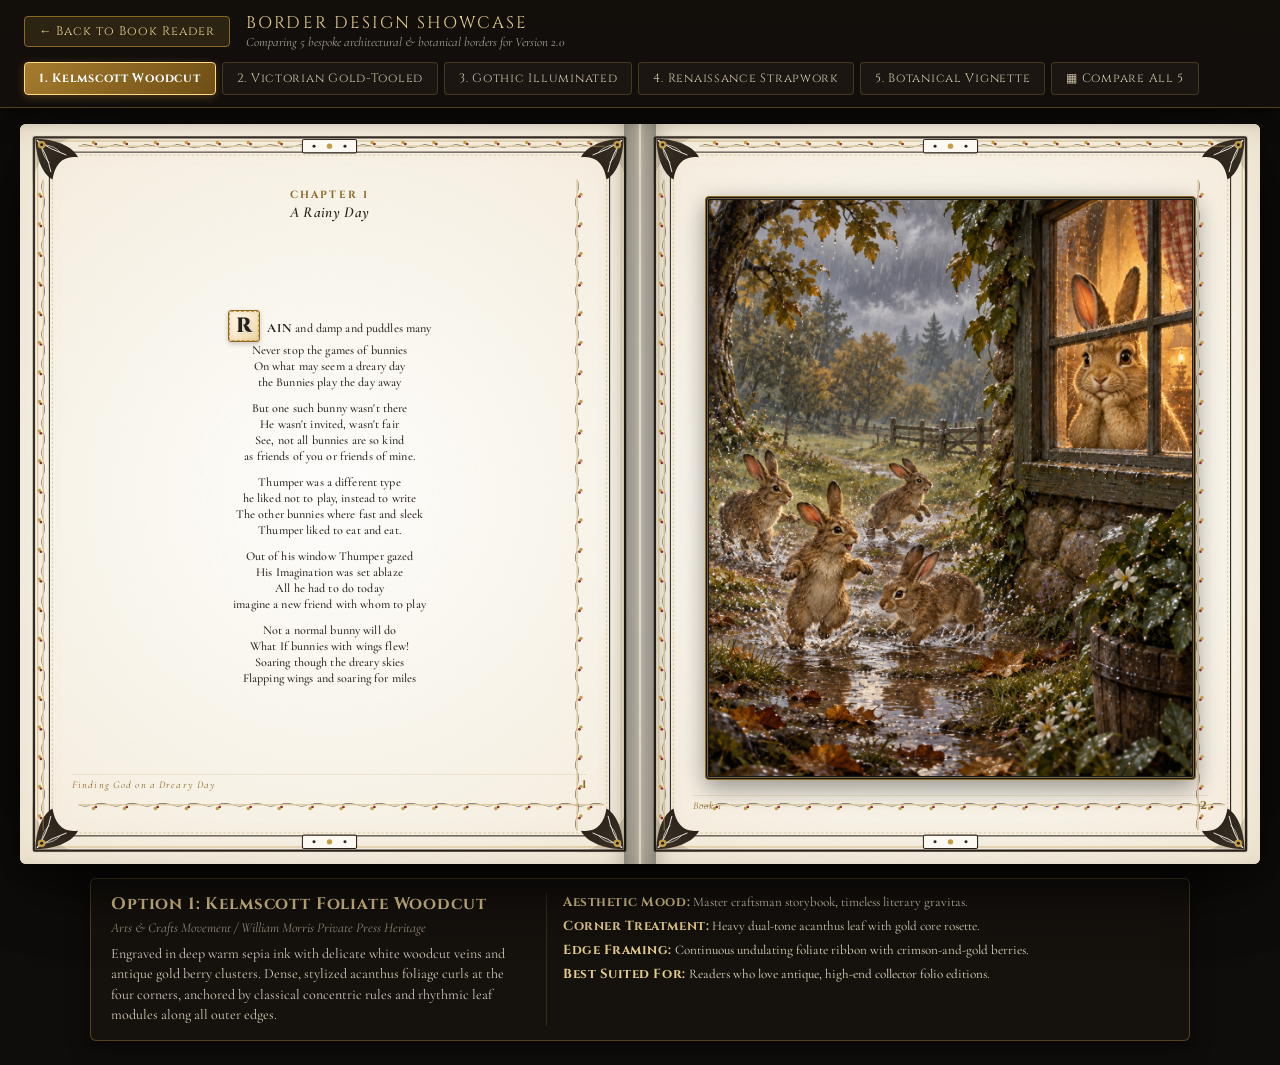
==== border-options.html @ fb843eec "Add border design showcase and 5 bespoke border options for Version 2 review" ====
<!DOCTYPE html>
<html lang="en">
<head>
  <meta charset="UTF-8" />
  <meta name="viewport" content="width=device-width, initial-scale=1.0, maximum-scale=1.0, user-scalable=no" />
  <title>Thumper Fairy Tale Reader — Border Styles Showcase</title>
  <link rel="stylesheet" href="css/fairytale.css" />
  <link rel="stylesheet" href="css/book.css" />
  <style>
    body {
      background: #0f0d0b;
      min-height: 100vh;
      display: flex;
      flex-direction: column;
      color: #e5dcc5;
      font-family: var(--font-serif);
      margin: 0;
      padding: 0;
    }

    /* Showcase Top Bar */
    .showcase-header {
      background: rgba(18, 15, 12, 0.96);
      border-bottom: 1.5px solid rgba(196, 157, 72, 0.35);
      padding: 12px 24px;
      display: flex;
      flex-wrap: wrap;
      align-items: center;
      justify-content: space-between;
      gap: 12px;
      z-index: 100;
      box-shadow: 0 4px 20px rgba(0,0,0,0.6);
    }

    .header-left {
      display: flex;
      align-items: center;
      gap: 16px;
    }

    .back-btn {
      display: inline-flex;
      align-items: center;
      gap: 6px;
      padding: 6px 14px;
      border-radius: 4px;
      background: rgba(196, 157, 72, 0.15);
      border: 1px solid var(--gold-dark);
      color: var(--gold-light);
      text-decoration: none;
      font-family: var(--font-display);
      font-size: 0.78rem;
      letter-spacing: 0.08em;
      transition: all 0.2s ease;
    }

    .back-btn:hover {
      background: var(--gold-dark);
      color: #fff;
    }

    .showcase-title {
      font-family: var(--font-display);
      font-size: 1.05rem;
      letter-spacing: 0.12em;
      color: var(--gold-light);
      text-transform: uppercase;
    }

    .showcase-subtitle {
      font-size: 0.8rem;
      color: #a89f91;
      font-style: italic;
    }

    /* Option Switcher Tabs */
    .options-tabs {
      display: flex;
      flex-wrap: wrap;
      gap: 6px;
    }

    .tab-btn {
      background: rgba(30, 25, 20, 0.8);
      border: 1px solid rgba(196, 157, 72, 0.25);
      color: #cfc2a8;
      padding: 7px 14px;
      border-radius: 4px;
      font-family: var(--font-display);
      font-size: 0.76rem;
      letter-spacing: 0.06em;
      cursor: pointer;
      transition: all 0.2s ease;
    }

    .tab-btn:hover {
      background: rgba(196, 157, 72, 0.2);
      border-color: var(--gold-primary);
      color: #fff;
    }

    .tab-btn.active {
      background: linear-gradient(135deg, #a67c2e 0%, #6e4e15 100%);
      color: #fff;
      border-color: #ffd885;
      box-shadow: 0 2px 8px rgba(166, 124, 46, 0.4);
      font-weight: 700;
    }

    /* Main Showcase Stage */
    .showcase-stage {
      flex: 1;
      display: flex;
      flex-direction: column;
      align-items: center;
      justify-content: center;
      padding: 16px 20px 24px;
      position: relative;
    }

    /* The Live Book Spread */
    .single-view-container {
      display: flex;
      flex-direction: column;
      align-items: center;
      width: 100%;
      max-width: 1380px;
    }

    .book-spread-preview {
      position: relative;
      width: 100%;
      height: 740px;
      display: flex;
      box-shadow: 0 25px 60px -10px rgba(0, 0, 0, 0.8), 0 0 80px rgba(0, 0, 0, 0.5);
      border-radius: 6px;
      overflow: hidden;
      background: #fcf9f2;
    }

    .book-spread-preview .page {
      width: 50%;
      height: 100%;
    }

    /* Info Bar Beneath Spread */
    .option-details-card {
      margin-top: 14px;
      width: 100%;
      max-width: 1100px;
      background: rgba(22, 18, 15, 0.92);
      border: 1px solid rgba(196, 157, 72, 0.35);
      border-radius: 6px;
      padding: 14px 20px;
      box-shadow: 0 6px 20px rgba(0,0,0,0.5);
      display: grid;
      grid-template-columns: 2fr 3fr;
      gap: 20px;
    }

    .card-title {
      font-family: var(--font-display);
      font-size: 1.05rem;
      color: var(--gold-light);
      margin-bottom: 4px;
      letter-spacing: 0.05em;
    }

    .card-subtitle {
      font-size: 0.85rem;
      color: #9c907e;
      font-style: italic;
      margin-bottom: 8px;
    }

    .card-desc {
      font-size: 0.88rem;
      line-height: 1.45;
      color: #d6ccb8;
    }

    .card-traits {
      display: flex;
      flex-direction: column;
      gap: 6px;
      font-size: 0.82rem;
      border-left: 1px solid rgba(196, 157, 72, 0.2);
      padding-left: 16px;
    }

    .trait-item strong {
      color: var(--gold-light);
      font-family: var(--font-display);
      letter-spacing: 0.04em;
    }

    /* Comparison Grid Mode */
    .grid-view-container {
      display: none;
      width: 100%;
      max-width: 1480px;
      flex-direction: column;
      gap: 28px;
      padding-bottom: 40px;
    }

    .grid-item-card {
      background: rgba(22, 18, 15, 0.85);
      border: 1px solid rgba(196, 157, 72, 0.3);
      border-radius: 8px;
      padding: 16px;
      display: flex;
      flex-direction: column;
      gap: 12px;
    }

    .grid-item-header {
      display: flex;
      justify-content: space-between;
      align-items: center;
    }

    .grid-mini-spread {
      height: 520px;
      width: 100%;
      display: flex;
      border-radius: 4px;
      overflow: hidden;
      box-shadow: 0 10px 30px rgba(0,0,0,0.6);
    }

    .grid-mini-spread .page {
      width: 50%;
      height: 100%;
    }
  </style>
</head>
<body>

  <header class="showcase-header">
    <div class="header-left">
      <a href="index.html" class="back-btn">&#8592; Back to Book Reader</a>
      <div>
        <div class="showcase-title">Border Design Showcase</div>
        <div class="showcase-subtitle">Comparing 5 bespoke architectural & botanical borders for Version 2.0</div>
      </div>
    </div>

    <nav class="options-tabs">
      <button class="tab-btn active" data-option="1">1. Kelmscott Woodcut</button>
      <button class="tab-btn" data-option="2">2. Victorian Gold-Tooled</button>
      <button class="tab-btn" data-option="3">3. Gothic Illuminated</button>
      <button class="tab-btn" data-option="4">4. Renaissance Strapwork</button>
      <button class="tab-btn" data-option="5">5. Botanical Vignette</button>
      <button class="tab-btn" data-option="all">&#9638; Compare All 5</button>
    </nav>
  </header>

  <main class="showcase-stage">
    <!-- SINGLE SPREAD INTERACTIVE VIEW -->
    <div class="single-view-container" id="singleView">
      <div class="book-spread-preview" id="bookSpread">
        
        <!-- LEFT PAGE -->
        <div class="page left-page">
          <img id="leftBorderImg" class="page-border-overlay" src="assets/borders/options/option-1-kelmscott-woodcut.svg" alt="" />
          <div class="page-content">
            <div class="page-header">
              <div class="chapter-number">Chapter 1</div>
              <div class="chapter-title">A Rainy Day</div>
            </div>

            <div class="page-verse-container">
              <div class="stanza">
                <div class="verse-line first-verse-line">
                  <span class="illuminated-cap"><span class="cap-letter">R</span></span><span class="first-word-rest">AIN</span> <span class="first-line-remaining">and damp and puddles many</span>
                </div>
                <div class="verse-line">Never stop the games of bunnies</div>
                <div class="verse-line">On what may seem a dreary day</div>
                <div class="verse-line">the Bunnies play the day away</div>
              </div>

              <div class="stanza">
                <div class="verse-line">But one such bunny wasn't there</div>
                <div class="verse-line">He wasn't invited, wasn't fair</div>
                <div class="verse-line">See, not all bunnies are so kind</div>
                <div class="verse-line">as friends of you or friends of mine.</div>
              </div>

              <div class="stanza">
                <div class="verse-line">Thumper was a different type</div>
                <div class="verse-line">he liked not to play, instead to write</div>
                <div class="verse-line">The other bunnies where fast and sleek</div>
                <div class="verse-line">Thumper liked to eat and eat.</div>
              </div>

              <div class="stanza">
                <div class="verse-line">Out of his window Thumper gazed</div>
                <div class="verse-line">His Imagination was set ablaze</div>
                <div class="verse-line">All he had to do today</div>
                <div class="verse-line">imagine a new friend with whom to play</div>
              </div>

              <div class="stanza">
                <div class="verse-line">Not a normal bunny will do</div>
                <div class="verse-line">What If bunnies with wings flew!</div>
                <div class="verse-line">Soaring though the dreary skies</div>
                <div class="verse-line">Flapping wings and soaring for miles</div>
              </div>
            </div>

            <div class="page-footer">
              <span class="folio-book-label">Finding God on a Dreary Day</span>
              <span class="folio-number">1</span>
            </div>
          </div>
        </div>

        <!-- RIGHT PAGE -->
        <div class="page right-page">
          <img id="rightBorderImg" class="page-border-overlay" src="assets/borders/options/option-1-kelmscott-woodcut.svg" alt="" />
          <div class="page-content">
            <div class="art-plate-container">
              <div class="art-image-frame">
                <img src="assets/images/B01-S01-rainy-games.png" alt="Story Illustration" />
              </div>
            </div>

            <div class="page-footer">
              <span class="folio-book-label">Book 1</span>
              <span class="folio-number">2</span>
            </div>
          </div>
        </div>

        <!-- Book Spine Shadow -->
        <div class="book-spine"></div>
      </div>

      <!-- DETAILS CARD -->
      <div class="option-details-card" id="detailsCard">
        <div>
          <h2 class="card-title" id="cardTitle">Option 1: Kelmscott Foliate Woodcut</h2>
          <div class="card-subtitle" id="cardSubtitle">Arts & Crafts Movement / William Morris Private Press Heritage</div>
          <p class="card-desc" id="cardDesc">
            Engraved in deep warm sepia ink with delicate white woodcut veins and antique gold berry clusters. Dense, stylized acanthus foliage curls at the four corners, anchored by classical concentric rules and rhythmic leaf modules along all outer edges.
          </p>
        </div>
        <div class="card-traits" id="cardTraits">
          <div class="trait-item"><strong>Aesthetic Mood:</strong> Master craftsman storybook, timeless literary gravitas.</div>
          <div class="trait-item"><strong>Corner Treatment:</strong> Heavy dual-tone acanthus leaf with gold core rosette.</div>
          <div class="trait-item"><strong>Edge Framing:</strong> Continuous undulating foliate ribbon with crimson-and-gold berries.</div>
          <div class="trait-item"><strong>Best Suited For:</strong> Readers who love antique, high-end collector folio editions.</div>
        </div>
      </div>
    </div>

    <!-- COMPARISON ALL GRID VIEW -->
    <div class="grid-view-container" id="gridView">
      <!-- Injected via JavaScript -->
    </div>
  </main>

  <script>
    const borderData = {
      1: {
        title: 'Option 1: Kelmscott Foliate Woodcut',
        subtitle: 'Arts & Crafts Movement / William Morris Private Press Heritage',
        svg: 'assets/borders/options/option-1-kelmscott-woodcut.svg',
        desc: 'Engraved in deep warm sepia ink with delicate white woodcut veins and antique gold berry clusters. Dense, stylized acanthus foliage curls at the four corners, anchored by classical concentric rules and rhythmic leaf modules along all outer edges.',
        mood: 'Master craftsman storybook, timeless literary gravitas.',
        corner: 'Heavy dual-tone acanthus leaf with gold core rosette.',
        edge: 'Continuous undulating foliate ribbon with crimson-and-gold berries.',
        suited: 'Readers who love antique, high-end collector folio editions.'
      },
      2: {
        title: 'Option 2: Antique Victorian Gold-Tooled',
        subtitle: '19th-Century Hardbound Gilded Leather Binding',
        svg: 'assets/borders/options/option-2-victorian-gold-tooled.svg',
        desc: 'Inspired by gilded leather-bound heirlooms. Multiple calibrated gold fillets (triple rules and delicate dashed pin-striping) frame the parchment, accented with elegant corner fleurons and starry eight-point rosettes.',
        mood: 'Sophisticated, stately, warm antique museum-grade polish.',
        corner: 'Layered brass-tooled bracket with curving acanthus palmette.',
        edge: 'Crisp parallel fillets with rhythmic starburst rosettes at intervals.',
        suited: 'Cleanest presentation that maximizes focus on text and art plates.'
      },
      3: {
        title: 'Option 3: Medieval Gothic Psalter Illumination',
        subtitle: '14th-Century Illuminated Manuscript / Gold Leaf Rinceaux',
        svg: 'assets/borders/options/option-3-gothic-illuminated.svg',
        desc: 'A true monastic illuminated psalter border. Features a solid gold-leaf bar frame surrounded by organic pen-line ivy tendrils (rinceaux) that sprout into sparkling circular gold bezants with radiating ink hairs, anchored by deep ruby quadrilobe corner medallions.',
        mood: 'Authentic fairy-tale folklore, magical and ecclesiastical.',
        corner: 'Rich crimson quadrilobe tile with golden intersecting petals.',
        edge: 'Pen-drawn rinceaux tendrils with shimmering gold bezants.',
        suited: 'Direct thematic pairing with the illuminated drop-cap initials.'
      },
      4: {
        title: 'Option 4: Classical Renaissance Strapwork',
        subtitle: '16th-Century French & Italian Typographic Ornament',
        svg: 'assets/borders/options/option-4-renaissance-flourish.svg',
        desc: 'Graceful architectural harmony. Fine warm-sepia and burnished bronze scrollwork corners that curl into delicate spiral volutes, accented by centered heraldic laurel palmettes at the top, bottom, and flanks.',
        mood: 'Restrained, dignified, elegant classical fable aesthetic.',
        corner: 'Carved strapwork volute spirals with laurel sprigs.',
        edge: 'Thin concentric fillets with central crest palmettes.',
        suited: 'Balancing ornate character with an open, airy page layout.'
      },
      5: {
        title: 'Option 5: Storybook Botanical Watercolor Vignette',
        subtitle: 'Hand-Drawn English Countryside / Beatrix Potter & Arthur Rackham',
        svg: 'assets/borders/options/option-5-botanical-vignette.svg',
        desc: 'Organic hand-drawn woodland vines curving naturally through the page margins. Features branching forest leaves in woodland green, delicate wild briar roses with crimson watercolor petals in every corner, and winding golden tendrils.',
        mood: 'Whimsical, intimate, pastoral English fairy tale.',
        corner: 'Curving green forest vine blooming with a 4-petal wild briar rose.',
        edge: 'Organic curving stem lines punctuated by wild rose hips.',
        suited: 'Direct emotional harmony with forest animals, burrowing rabbits, and nature.'
      }
    };

    const singleView = document.getElementById('singleView');
    const gridView = document.getElementById('gridView');
    const leftBorderImg = document.getElementById('leftBorderImg');
    const rightBorderImg = document.getElementById('rightBorderImg');
    const cardTitle = document.getElementById('cardTitle');
    const cardSubtitle = document.getElementById('cardSubtitle');
    const cardDesc = document.getElementById('cardDesc');
    const cardTraits = document.getElementById('cardTraits');
    const tabBtns = document.querySelectorAll('.tab-btn');

    function selectOption(opt) {
      tabBtns.forEach(btn => {
        if (btn.dataset.option === String(opt)) {
          btn.classList.add('active');
        } else {
          btn.classList.remove('active');
        }
      });

      if (opt === 'all') {
        singleView.style.display = 'none';
        gridView.style.display = 'flex';
        renderGridView();
        return;
      }

      singleView.style.display = 'flex';
      gridView.style.display = 'none';

      const data = borderData[opt];
      if (!data) return;

      leftBorderImg.src = data.svg;
      rightBorderImg.src = data.svg;

      cardTitle.textContent = data.title;
      cardSubtitle.textContent = data.subtitle;
      cardDesc.textContent = data.desc;

      cardTraits.innerHTML = `
        <div class="trait-item"><strong>Aesthetic Mood:</strong> ${data.mood}</div>
        <div class="trait-item"><strong>Corner Treatment:</strong> ${data.corner}</div>
        <div class="trait-item"><strong>Edge Framing:</strong> ${data.edge}</div>
        <div class="trait-item"><strong>Best Suited For:</strong> ${data.suited}</div>
      `;
    }

    function renderGridView() {
      if (gridView.children.length > 0) return;

      let html = '';
      [1, 2, 3, 4, 5].forEach(i => {
        const d = borderData[i];
        html += `
          <div class="grid-item-card">
            <div class="grid-item-header">
              <div>
                <h3 style="font-family: var(--font-display); color: var(--gold-light); font-size: 1.15rem; margin: 0 0 4px 0;">${d.title}</h3>
                <span style="color: #9c907e; font-style: italic; font-size: 0.85rem;">${d.subtitle}</span>
              </div>
              <button class="tab-btn" onclick="selectOption(${i})">View Full Size &#8594;</button>
            </div>
            <div class="grid-mini-spread">
              <div class="page left-page">
                <img class="page-border-overlay" src="${d.svg}" alt="" />
                <div class="page-content">
                  <div class="page-header">
                    <div class="chapter-number">Chapter 1</div>
                    <div class="chapter-title">A Rainy Day</div>
                  </div>
                  <div class="page-verse-container">
                    <div class="stanza">
                      <div class="verse-line first-verse-line">
                        <span class="illuminated-cap"><span class="cap-letter">R</span></span><span class="first-word-rest">AIN</span> <span class="first-line-remaining">and damp and puddles many</span>
                      </div>
                      <div class="verse-line">Never stop the games of bunnies</div>
                      <div class="verse-line">On what may seem a dreary day</div>
                      <div class="verse-line">the Bunnies play the day away</div>
                    </div>
                    <div class="stanza">
                      <div class="verse-line">But one such bunny wasn't there</div>
                      <div class="verse-line">He wasn't invited, wasn't fair</div>
                    </div>
                  </div>
                  <div class="page-footer">
                    <span class="folio-book-label">Finding God on a Dreary Day</span>
                    <span class="folio-number">1</span>
                  </div>
                </div>
              </div>
              <div class="page right-page">
                <img class="page-border-overlay" src="${d.svg}" alt="" />
                <div class="page-content">
                  <div class="art-plate-container">
                    <div class="art-image-frame">
                      <img src="assets/images/B01-S01-rainy-games.png" alt="Story Illustration" />
                    </div>
                  </div>
                  <div class="page-footer">
                    <span class="folio-book-label">Book 1</span>
                    <span class="folio-number">2</span>
                  </div>
                </div>
              </div>
            </div>
          </div>
        `;
      });
      gridView.innerHTML = html;
    }

    tabBtns.forEach(btn => {
      btn.addEventListener('click', () => {
        selectOption(btn.dataset.option);
      });
    });

    // Check URL param ?option=
    const params = new URLSearchParams(window.location.search);
    const initialOpt = params.get('option') || '1';
    selectOption(initialOpt);

    // Keyboard Shortcuts 1-5
    window.addEventListener('keydown', (e) => {
      if (['1', '2', '3', '4', '5'].includes(e.key)) {
        selectOption(parseInt(e.key));
      }
    });
  </script>
</body>
</html>
---- css/fairytale.css ----
@import url('https://fonts.googleapis.com/css2?family=Cinzel:wght@500;600;700;800&family=Cormorant+Garamond:ital,wght@0,400;0,500;0,600;0,700;1,400;1,600&display=swap');

:root {
  --parchment-base: #fcf9f2;
  --parchment-dark: #f3ebda;
  --ink-color: #241e17;
  --ink-muted: #5e5142;
  --gold-primary: #c49d48;
  --gold-dark: #8c6823;
  --gold-light: #e5cd8e;
  --green-accent: #2e4a2e;
  --spine-shadow: rgba(0, 0, 0, 0.25);
  --font-serif: 'Cormorant Garamond', 'Baskerville', 'Hoefler Text', Garamond, 'Georgia', serif;
  --font-display: 'Cinzel', 'Baskerville', serif;
}

/* Base Body & Reset */
* {
  box-sizing: border-box;
  margin: 0;
  padding: 0;
  -webkit-tap-highlight-color: transparent;
}

body {
  font-family: var(--font-serif);
  color: var(--ink-color);
  background-color: #161311;
  background-image: 
    radial-gradient(circle at 50% 50%, #221d18 0%, #100e0c 100%),
    repeating-linear-gradient(45deg, rgba(255,255,255,0.012) 0, rgba(255,255,255,0.012) 2px, transparent 2px, transparent 8px);
  min-height: 100vh;
  overflow-x: hidden;
  display: flex;
  flex-direction: column;
  user-select: none;
  -webkit-user-select: none;
}

/* Parchment Page Base */
.page {
  position: relative;
  background-color: var(--parchment-base);
  background-image: 
    radial-gradient(circle at 50% 50%, rgba(255, 255, 255, 0.75) 0%, rgba(243, 235, 218, 0.95) 100%),
    url("data:image/svg+xml,%3Csvg viewBox='0 0 200 200' xmlns='http://www.w3.org/2000/svg'%3E%3Cfilter id='noiseFilter'%3E%3CfeTurbulence type='fractalNoise' baseFrequency='0.8' numOctaves='3' stitchTiles='stitch'/%3E%3C/filter%3E%3Crect width='100%25' height='100%25' filter='url(%23noiseFilter)' opacity='0.035'/%3E%3C/svg%3E");
  box-shadow: 
    inset 0 0 50px rgba(160, 130, 80, 0.2),
    0 12px 35px rgba(0, 0, 0, 0.5);
  display: flex;
  flex-direction: column;
  overflow: hidden;
  border-radius: 4px;
}

/* Page Border SVG Overlay */
.page-border-overlay {
  position: absolute;
  top: 0;
  left: 0;
  width: 100%;
  height: 100%;
  pointer-events: none;
  z-index: 10;
}

/* Left Page vs Right Page Inner Margins & Shadows */
.left-page {
  border-right: 1px solid rgba(140, 107, 41, 0.2);
  box-shadow: 
    inset -28px 0 24px -14px var(--spine-shadow),
    inset 0 0 45px rgba(160, 130, 80, 0.16);
  border-top-right-radius: 0;
  border-bottom-right-radius: 0;
}

.right-page {
  border-left: 1px solid rgba(140, 107, 41, 0.2);
  box-shadow: 
    inset 28px 0 24px -14px var(--spine-shadow),
    inset 0 0 45px rgba(160, 130, 80, 0.16);
  border-top-left-radius: 0;
  border-bottom-left-radius: 0;
}

/* Page Inner Content Container - Half-inch (~40px) clear buffer inside borders */
.page-content {
  position: relative;
  z-index: 5;
  height: 100%;
  padding: 64px 52px 72px 52px;
  display: flex;
  flex-direction: column;
  justify-content: space-between;
  box-sizing: border-box;
}

/* Page Header */
.page-header {
  text-align: center;
  margin-bottom: clamp(1px, 0.5vh, 4px);
  flex-shrink: 0;
}

.chapter-number {
  font-family: var(--font-display);
  font-size: clamp(0.65rem, 1vh, 0.75rem);
  font-weight: 700;
  letter-spacing: 0.2em;
  text-transform: uppercase;
  color: var(--gold-dark);
  margin-bottom: 1px;
}

.chapter-title {
  font-family: var(--font-serif);
  font-size: clamp(0.95rem, 1.5vh, 1.15rem);
  font-weight: 600;
  color: var(--ink-color);
  letter-spacing: 0.02em;
  font-style: italic;
}

/* Text Container & Stanzas: PERFECTLY CENTERED, NEVER CLIPPING TOP OR BOTTOM */
.page-verse-container {
  flex: 1;
  display: flex;
  flex-direction: column;
  justify-content: center;
  align-items: center;
  text-align: center;
  width: 100%;
  gap: clamp(2px, 0.5vh, 6px);
  margin: 0;
  min-height: 0;
}

.stanza {
  position: relative;
  width: 100%;
  text-align: center;
  margin: clamp(1px, 0.3vh, 3px) 0;
}

.verse-line {
  font-size: clamp(0.76rem, 1.34vh, 0.98rem);
  line-height: 1.32;
  color: var(--ink-color);
  font-weight: 500;
  letter-spacing: 0.01em;
  position: relative;
  text-align: center;
  font-family: var(--font-serif);
}

/* Speaker Cue Badges */
.speaker-badge {
  display: block;
  font-family: var(--font-serif);
  font-style: italic;
  font-weight: 600;
  font-size: clamp(0.68rem, 1.05vh, 0.8rem);
  color: var(--gold-dark);
  letter-spacing: 0.03em;
  text-align: center;
  margin-top: 1px;
  margin-bottom: 0px;
  line-height: 1.15;
}

/* First Line & Illuminated Medieval Initial Capital */
.first-verse-line {
  display: flex;
  align-items: baseline;
  justify-content: center;
  flex-wrap: wrap;
  gap: 0 4px;
}

.illuminated-cap {
  display: inline-flex;
  align-items: center;
  justify-content: center;
  width: clamp(28px, 3.6vh, 36px);
  height: clamp(28px, 3.6vh, 36px);
  background: linear-gradient(135deg, #fdf8ec 0%, #faeacd 50%, #ecd6a2 100%);
  border: 1.5px solid var(--gold-dark);
  outline: 1px dashed var(--gold-primary);
  outline-offset: -2.5px;
  box-shadow: 
    0 2px 5px rgba(0, 0, 0, 0.2),
    inset 0 0 5px rgba(184, 138, 56, 0.3);
  border-radius: 3px;
  margin-right: 3px;
  vertical-align: middle;
  flex-shrink: 0;
}

.cap-letter {
  font-family: var(--font-display);
  font-size: clamp(1.2rem, 2.3vh, 1.55rem);
  font-weight: 800;
  line-height: 1;
  text-shadow: 1px 1px 0 rgba(255, 255, 255, 0.8), 1px 1px 2px rgba(0, 0, 0, 0.25);
}

[data-book="1"] .cap-letter { color: #204b20; }
[data-book="2"] .cap-letter { color: #6e4612; }
[data-book="3"] .cap-letter { color: #3b5428; }
[data-book="4"] .cap-letter { color: #8e2716; }
[data-book="5"] .cap-letter { color: #12533c; }

.first-word-rest {
  font-variant: small-caps;
  font-weight: 700;
  letter-spacing: 0.06em;
  font-size: 1.05em;
  color: var(--ink-color);
}

.first-line-prefix {
  font-family: var(--font-display);
  font-size: 1.15em;
  color: var(--gold-dark);
  margin-right: 2px;
}

.version-badge {
  font-family: var(--font-display);
  font-size: 0.68rem;
  font-weight: 700;
  padding: 2px 6px;
  border-radius: 3px;
  background: rgba(196, 157, 72, 0.25);
  color: var(--gold-light);
  border: 1px solid var(--gold-dark);
  margin-left: 6px;
  vertical-align: middle;
  letter-spacing: 0.05em;
}

/* Page Footer / Folio */
.page-footer {
  text-align: center;
  margin-top: 3px;
  font-family: var(--font-display);
  font-size: clamp(0.7rem, 1.1vh, 0.8rem);
  color: var(--ink-muted);
  letter-spacing: 0.1em;
  display: flex;
  justify-content: space-between;
  align-items: center;
  padding-top: 2px;
  border-top: 1px solid rgba(191, 161, 95, 0.2);
  flex-shrink: 0;
}

.folio-book-label {
  font-size: clamp(0.65rem, 1vh, 0.72rem);
  font-style: italic;
  color: var(--gold-dark);
  font-family: var(--font-serif);
}

.folio-number {
  font-weight: 700;
  color: var(--gold-dark);
}

/* =======================================================
   RIGHT PAGE: ILLUMINATION PICTURE PLATE
   NEATLY FRAMED INSIDE ORNATE BORDERS WITH HALF-INCH BUFFER
   NO TEXT OR CAPTIONS UNDERNEATH THE IMAGE!
   ======================================================= */
.art-plate-container {
  display: flex;
  flex-direction: column;
  height: 100%;
  width: 100%;
  justify-content: center;
  align-items: center;
  position: relative;
  padding: 8px 12px 12px 12px;
  box-sizing: border-box;
}

.art-image-frame {
  position: relative;
  width: 100%;
  height: 100%;
  display: flex;
  align-items: center;
  justify-content: center;
  background: #1e1b18;
  padding: 3px;
  border-radius: 4px;
  border: 1.5px solid var(--gold-dark);
  outline: 1px solid rgba(229, 205, 142, 0.45);
  outline-offset: -3px;
  box-shadow: 
    0 8px 24px rgba(0, 0, 0, 0.4),
    inset 0 0 10px rgba(0, 0, 0, 0.5);
  overflow: hidden;
  box-sizing: border-box;
}

.art-image-frame img {
  width: 100%;
  height: 100%;
  object-fit: cover;
  border-radius: 2px;
  display: block;
}

.art-image-frame img {
  width: 100%;
  height: 100%;
  object-fit: cover;
  border-radius: 2px;
  display: block;
}
---- css/book.css ----
/* =======================================================
   3D BOOK SPREAD, PAGE TURN & UI CONTROLS
   ======================================================= */

:root {
  --book-width: 1380px;
  --book-height: 860px;
  --page-width: 690px;
  --page-height: 860px;
  --toolbar-bg: rgba(20, 17, 14, 0.94);
  --toolbar-border: rgba(191, 161, 95, 0.3);
  --toolbar-text: #f0e6d2;
}

/* App Wrapper */
.reader-wrapper {
  position: relative;
  width: 100vw;
  height: 100vh;
  display: flex;
  flex-direction: column;
  justify-content: space-between;
  overflow: hidden;
}

/* Top Toolbar */
.top-toolbar {
  position: relative;
  z-index: 100;
  height: 54px;
  background: var(--toolbar-bg);
  backdrop-filter: blur(12px);
  -webkit-backdrop-filter: blur(12px);
  border-bottom: 1px solid var(--toolbar-border);
  display: flex;
  align-items: center;
  justify-content: space-between;
  padding: 0 20px;
  color: var(--toolbar-text);
  box-shadow: 0 4px 16px rgba(0,0,0,0.5);
}

.toolbar-left,
.toolbar-right {
  display: flex;
  align-items: center;
  gap: 12px;
}

.toolbar-center {
  display: flex;
  flex-direction: column;
  align-items: center;
  text-align: center;
}

.series-title {
  font-family: var(--font-display);
  font-size: 0.75rem;
  letter-spacing: 0.22em;
  color: var(--gold-primary);
  text-transform: uppercase;
}

.current-book-label {
  font-family: var(--font-serif);
  font-size: 1.15rem;
  font-style: italic;
  color: #fff8eb;
}

/* Toolbar Buttons */
.tool-btn {
  background: rgba(255, 255, 255, 0.06);
  border: 1px solid rgba(191, 161, 95, 0.35);
  color: #f5eedc;
  padding: 6px 14px;
  border-radius: 4px;
  font-family: var(--font-display);
  font-size: 0.8rem;
  letter-spacing: 0.05em;
  cursor: pointer;
  display: flex;
  align-items: center;
  gap: 6px;
  transition: all 0.2s ease;
}

.tool-btn:hover {
  background: rgba(191, 161, 95, 0.22);
  border-color: var(--gold-light);
  color: #ffffff;
  transform: translateY(-1px);
}

.tool-btn:active {
  transform: translateY(0);
}

.tool-btn.active {
  background: var(--gold-dark);
  color: #fff;
  border-color: var(--gold-primary);
}

/* Book Stage & 3D Spread Container */
.book-stage {
  position: relative;
  flex: 1;
  display: flex;
  align-items: center;
  justify-content: center;
  perspective: 2800px;
  padding: 16px 24px;
  overflow: hidden;
}

.book-container {
  position: relative;
  width: 100%;
  max-width: var(--book-width);
  height: 100%;
  max-height: var(--book-height);
  display: flex;
  box-shadow: 
    0 25px 60px -10px rgba(0, 0, 0, 0.75),
    0 0 100px rgba(0, 0, 0, 0.4);
  border-radius: 6px;
  transform-style: preserve-3d;
}

/* Book Spine / Center Hinge */
.book-spine {
  position: absolute;
  top: 0;
  left: 50%;
  transform: translateX(-50%);
  width: 32px;
  height: 100%;
  background: linear-gradient(
    90deg, 
    rgba(0,0,0,0.32) 0%, 
    rgba(0,0,0,0.12) 35%, 
    rgba(255,255,255,0.06) 50%, 
    rgba(0,0,0,0.12) 65%, 
    rgba(0,0,0,0.32) 100%
  );
  z-index: 20;
  pointer-events: none;
}

/* Spread Pages */
.book-container .page {
  width: 50%;
  height: 100%;
}

/* Page Navigation Overlays (Click zones & edge taps) */
.page-nav-zone {
  position: absolute;
  top: 0;
  bottom: 0;
  width: 70px;
  z-index: 50;
  cursor: pointer;
  display: flex;
  align-items: center;
  justify-content: center;
  opacity: 0;
  transition: opacity 0.3s ease, background 0.3s ease;
}

.page-nav-prev {
  left: 0;
  background: linear-gradient(to right, rgba(0,0,0,0.3), transparent);
  border-top-left-radius: 6px;
  border-bottom-left-radius: 6px;
}

.page-nav-next {
  right: 0;
  background: linear-gradient(to left, rgba(0,0,0,0.3), transparent);
  border-top-right-radius: 6px;
  border-bottom-right-radius: 6px;
}

.book-stage:hover .page-nav-zone {
  opacity: 0.6;
}

.page-nav-zone:hover {
  opacity: 1 !important;
}

.nav-arrow {
  width: 42px;
  height: 42px;
  background: rgba(30, 24, 18, 0.82);
  border: 1.5px solid var(--gold-primary);
  border-radius: 50%;
  display: flex;
  align-items: center;
  justify-content: center;
  color: var(--gold-light);
  font-size: 1.4rem;
  box-shadow: 0 4px 12px rgba(0,0,0,0.4);
}

/* =======================================================
   REALISTIC 3D PAGE CURL & FLIP ANIMATION
   ======================================================= */
.page-flip-leaf {
  position: absolute;
  top: 0;
  width: 50%;
  height: 100%;
  transform-style: preserve-3d;
  z-index: 60;
  pointer-events: none;
  display: none;
  background-color: var(--parchment-base);
  border-radius: 4px;
}

.page-flip-leaf.flipping-forward {
  display: block;
  right: 0;
  transform-origin: left center;
  animation: curlTurnForward 0.68s cubic-bezier(0.22, 1, 0.36, 1) forwards;
}

.page-flip-leaf.flipping-backward {
  display: block;
  left: 0;
  transform-origin: right center;
  animation: curlTurnBackward 0.68s cubic-bezier(0.22, 1, 0.36, 1) forwards;
}

@keyframes curlTurnForward {
  0% {
    transform: rotateY(0deg);
    box-shadow: 0 0 0 rgba(0,0,0,0);
    filter: brightness(1);
  }
  40% {
    transform: rotateY(-70deg) skewY(-1.2deg);
    box-shadow: -25px 12px 35px rgba(0,0,0,0.5);
    filter: brightness(0.92);
  }
  75% {
    transform: rotateY(-135deg) skewY(1deg);
    box-shadow: -15px 10px 30px rgba(0,0,0,0.4);
    filter: brightness(0.96);
  }
  100% {
    transform: rotateY(-180deg);
    box-shadow: 0 0 0 rgba(0,0,0,0);
    filter: brightness(1);
  }
}

@keyframes curlTurnBackward {
  0% {
    transform: rotateY(0deg);
    box-shadow: 0 0 0 rgba(0,0,0,0);
    filter: brightness(1);
  }
  40% {
    transform: rotateY(70deg) skewY(1.2deg);
    box-shadow: 25px 12px 35px rgba(0,0,0,0.5);
    filter: brightness(0.92);
  }
  75% {
    transform: rotateY(135deg) skewY(-1deg);
    box-shadow: 15px 10px 30px rgba(0,0,0,0.4);
    filter: brightness(0.96);
  }
  100% {
    transform: rotateY(180deg);
    box-shadow: 0 0 0 rgba(0,0,0,0);
    filter: brightness(1);
  }
}

/* Bottom Control & Progress Bar */
.bottom-bar {
  position: relative;
  z-index: 100;
  height: 50px;
  background: var(--toolbar-bg);
  backdrop-filter: blur(12px);
  -webkit-backdrop-filter: blur(12px);
  border-top: 1px solid var(--toolbar-border);
  display: flex;
  align-items: center;
  justify-content: space-between;
  padding: 0 24px;
  color: var(--toolbar-text);
  box-shadow: 0 -4px 16px rgba(0,0,0,0.5);
}

.progress-container {
  flex: 1;
  max-width: 600px;
  margin: 0 24px;
  display: flex;
  align-items: center;
  gap: 16px;
}

.progress-slider {
  flex: 1;
  -webkit-appearance: none;
  appearance: none;
  height: 6px;
  border-radius: 3px;
  background: rgba(255, 255, 255, 0.15);
  outline: none;
  cursor: pointer;
}

.progress-slider::-webkit-slider-thumb {
  -webkit-appearance: none;
  appearance: none;
  width: 16px;
  height: 16px;
  border-radius: 50%;
  background: var(--gold-light);
  border: 2px solid var(--gold-dark);
  cursor: pointer;
  box-shadow: 0 2px 6px rgba(0,0,0,0.4);
  transition: transform 0.2s;
}

.progress-slider::-webkit-slider-thumb:hover {
  transform: scale(1.25);
}

.page-indicator {
  font-family: var(--font-display);
  font-size: 0.85rem;
  color: var(--gold-light);
  letter-spacing: 0.08em;
  min-width: 120px;
  text-align: center;
}

/* Table of Contents Drawer */
.toc-overlay {
  position: fixed;
  top: 0;
  left: 0;
  width: 100vw;
  height: 100vh;
  background: rgba(0, 0, 0, 0.72);
  backdrop-filter: blur(4px);
  z-index: 200;
  opacity: 0;
  pointer-events: none;
  transition: opacity 0.35s ease;
}

.toc-overlay.open {
  opacity: 1;
  pointer-events: auto;
}

.toc-drawer {
  position: fixed;
  top: 0;
  left: 0;
  width: 380px;
  max-width: 88vw;
  height: 100vh;
  background: var(--parchment-base);
  background-image: 
    radial-gradient(circle at 50% 50%, rgba(255, 255, 255, 0.75) 0%, rgba(240, 230, 206, 0.95) 100%);
  border-right: 2px solid var(--gold-primary);
  box-shadow: 10px 0 40px rgba(0, 0, 0, 0.6);
  z-index: 210;
  transform: translateX(-100%);
  transition: transform 0.35s cubic-bezier(0.16, 1, 0.3, 1);
  display: flex;
  flex-direction: column;
}

.toc-drawer.open {
  transform: translateX(0);
}

.toc-header {
  padding: 22px 20px;
  border-bottom: 2px solid rgba(191, 161, 95, 0.4);
  display: flex;
  justify-content: space-between;
  align-items: center;
  background: rgba(239, 226, 188, 0.5);
}

.toc-title {
  font-family: var(--font-display);
  font-size: 1.3rem;
  font-weight: 700;
  color: var(--gold-dark);
  letter-spacing: 0.08em;
}

.toc-close-btn {
  background: none;
  border: none;
  font-size: 1.6rem;
  color: var(--ink-color);
  cursor: pointer;
  line-height: 1;
}

.toc-content {
  flex: 1;
  overflow-y: auto;
  padding: 16px;
}

.toc-book-section {
  margin-bottom: 20px;
  border-bottom: 1px dashed rgba(191, 161, 95, 0.4);
  padding-bottom: 14px;
}

.toc-book-header {
  font-family: var(--font-display);
  font-size: 0.95rem;
  font-weight: 700;
  color: var(--green-accent);
  letter-spacing: 0.05em;
  margin-bottom: 4px;
}

.toc-book-title {
  font-family: var(--font-serif);
  font-size: 1.15rem;
  font-weight: 600;
  color: var(--ink-color);
  font-style: italic;
  margin-bottom: 8px;
}

.toc-page-list {
  list-style: none;
  display: flex;
  flex-direction: column;
  gap: 4px;
}

.toc-item {
  padding: 6px 10px;
  border-radius: 4px;
  cursor: pointer;
  display: flex;
  justify-content: space-between;
  align-items: baseline;
  font-size: 0.92rem;
  color: var(--ink-color);
  transition: background 0.2s;
}

.toc-item:hover {
  background: rgba(191, 161, 95, 0.25);
}

.toc-item.active {
  background: rgba(191, 161, 95, 0.4);
  font-weight: 600;
  border-left: 3px solid var(--gold-dark);
}

.toc-item-title {
  flex: 1;
  white-space: nowrap;
  overflow: hidden;
  text-overflow: ellipsis;
  padding-right: 8px;
}

.toc-item-num {
  font-family: var(--font-display);
  font-size: 0.78rem;
  color: var(--gold-dark);
}

/* =======================================================
   RESPONSIVE DESIGN (TABLETS & PHONES)
   ======================================================= */
@media (max-width: 900px) {
  :root {
    --book-width: 100%;
    --book-height: 100%;
  }

  .book-stage {
    padding: 8px;
  }

  .book-container {
    flex-direction: column;
    max-width: 580px;
    height: 100%;
    box-shadow: 0 10px 25px rgba(0,0,0,0.5);
  }

  .book-spine {
    display: none;
  }

  .book-container .page {
    width: 100%;
    height: 100%;
  }

  .book-container.show-text .right-page {
    display: none;
  }

  .book-container.show-text .left-page {
    display: flex;
    border-radius: 4px;
    border-right: none;
  }

  .book-container.show-art .left-page {
    display: none;
  }

  .book-container.show-art .right-page {
    display: flex;
    border-radius: 4px;
    border-left: none;
  }

  .page-content {
    padding: 28px 24px 20px 24px;
  }

  .chapter-title {
    font-size: 1.15rem;
  }

  .verse-line {
    font-size: 0.95rem;
    line-height: 1.4;
  }

  .art-image-frame {
    max-height: 56vh;
  }

  .top-toolbar {
    height: 48px;
    padding: 0 12px;
  }

  .series-title {
    font-size: 0.65rem;
  }

  .current-book-label {
    font-size: 0.95rem;
  }

  .bottom-bar {
    height: 48px;
    padding: 0 12px;
  }

  .page-indicator {
    min-width: 80px;
    font-size: 0.75rem;
  }

  .mobile-switch-btn {
    display: flex !important;
  }
}

@media (min-width: 901px) {
  .mobile-switch-btn {
    display: none !important;
  }
}
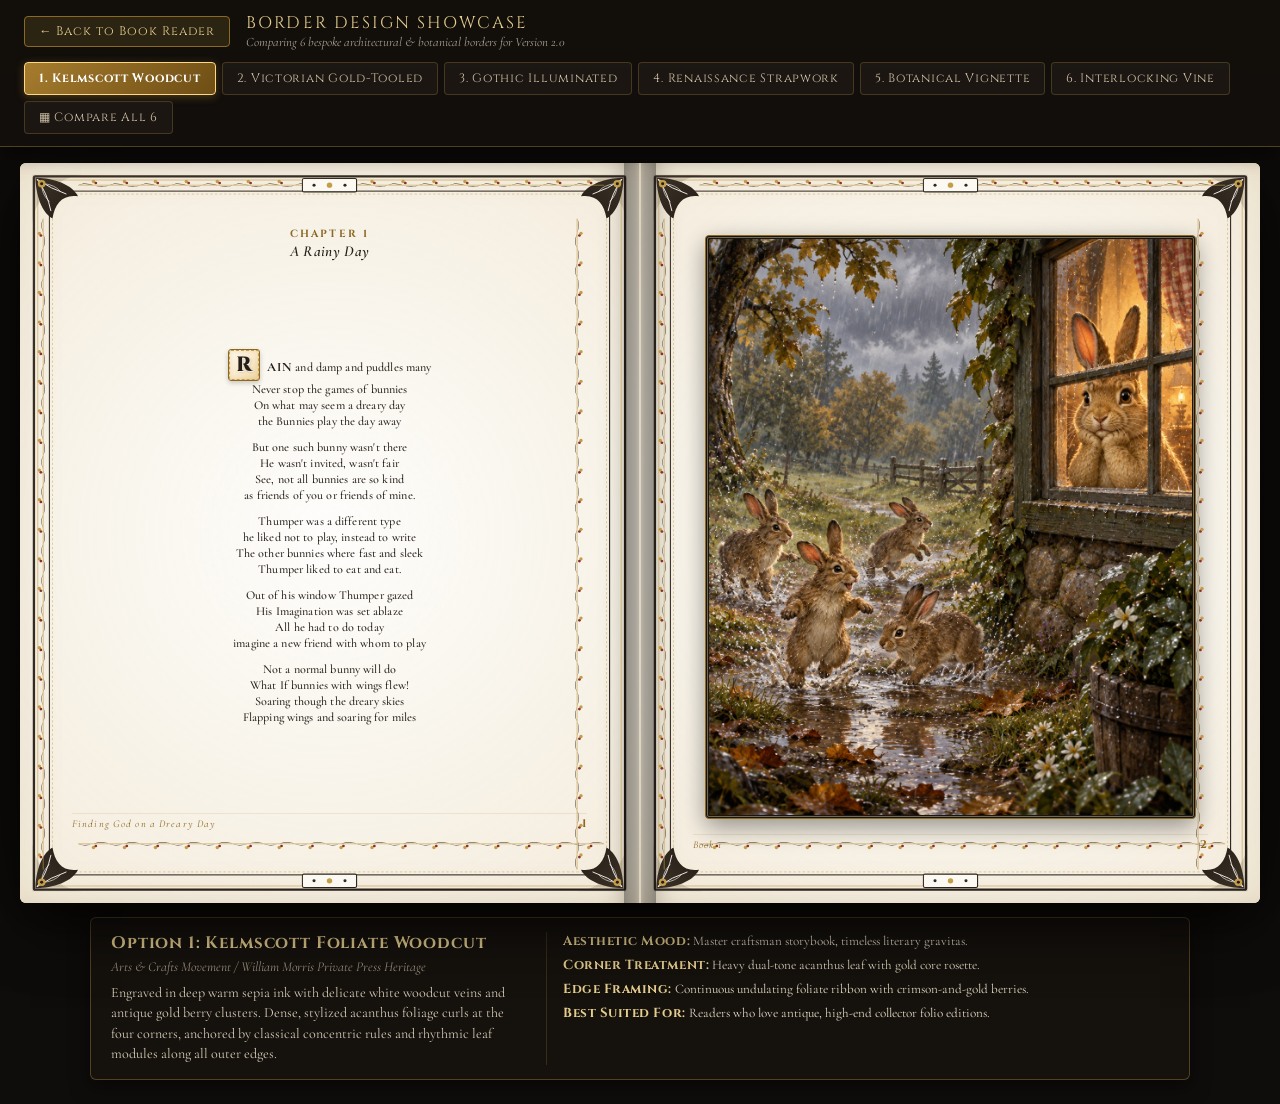
==== commit e01a63e0: "Add Option 6: Interlocking Double-Helix Vine from original manuscript proof" ====
--- a/border-options.html
+++ b/border-options.html
@@ -242,7 +242,7 @@
       <a href="index.html" class="back-btn">&#8592; Back to Book Reader</a>
       <div>
         <div class="showcase-title">Border Design Showcase</div>
-        <div class="showcase-subtitle">Comparing 5 bespoke architectural & botanical borders for Version 2.0</div>
+        <div class="showcase-subtitle">Comparing 6 bespoke architectural & botanical borders for Version 2.0</div>
       </div>
     </div>
 
@@ -252,7 +252,8 @@
       <button class="tab-btn" data-option="3">3. Gothic Illuminated</button>
       <button class="tab-btn" data-option="4">4. Renaissance Strapwork</button>
       <button class="tab-btn" data-option="5">5. Botanical Vignette</button>
-      <button class="tab-btn" data-option="all">&#9638; Compare All 5</button>
+      <button class="tab-btn" data-option="6">6. Interlocking Vine</button>
+      <button class="tab-btn" data-option="all">&#9638; Compare All 6</button>
     </nav>
   </header>
 
@@ -412,6 +413,16 @@
         corner: 'Curving green forest vine blooming with a 4-petal wild briar rose.',
         edge: 'Organic curving stem lines punctuated by wild rose hips.',
         suited: 'Direct emotional harmony with forest animals, burrowing rabbits, and nature.'
+      },
+      6: {
+        title: 'Option 6: Interlocking Double-Helix Vine & Rosette',
+        subtitle: 'Authentic Restoration of the Author’s Original Proof Border',
+        svg: 'assets/borders/options/option-6-interlocking-vine.svg',
+        desc: 'Reconstructed directly from the mathematical ReportLab vector curves of the original proof sheets. Two continuous intertwining sine-wave vines—one in forest green and one in warm antique gold—flow through all four margins, flanked by alternating angled leaves, golden fruit rings, and eight-petal corner rosettes.',
+        mood: 'Classic fairy-tale storybook, exactly matching the original manuscript proof.',
+        corner: '8-petal pointed ivory-and-gold rosette flower medallion.',
+        edge: 'Continuous intertwining double-helix vines (green & gold) with alternating leaves.',
+        suited: 'Directly fulfills the user’s request for the embellished vine border from earlier ideas.'
       }
     };
 
@@ -466,7 +477,7 @@
       if (gridView.children.length > 0) return;
 
       let html = '';
-      [1, 2, 3, 4, 5].forEach(i => {
+      [1, 2, 3, 4, 5, 6].forEach(i => {
         const d = borderData[i];
         html += `
           <div class="grid-item-card">
@@ -539,7 +550,7 @@
 
     // Keyboard Shortcuts 1-5
     window.addEventListener('keydown', (e) => {
-      if (['1', '2', '3', '4', '5'].includes(e.key)) {
+      if (['1', '2', '3', '4', '5', '6'].includes(e.key)) {
         selectOption(parseInt(e.key));
       }
     });
